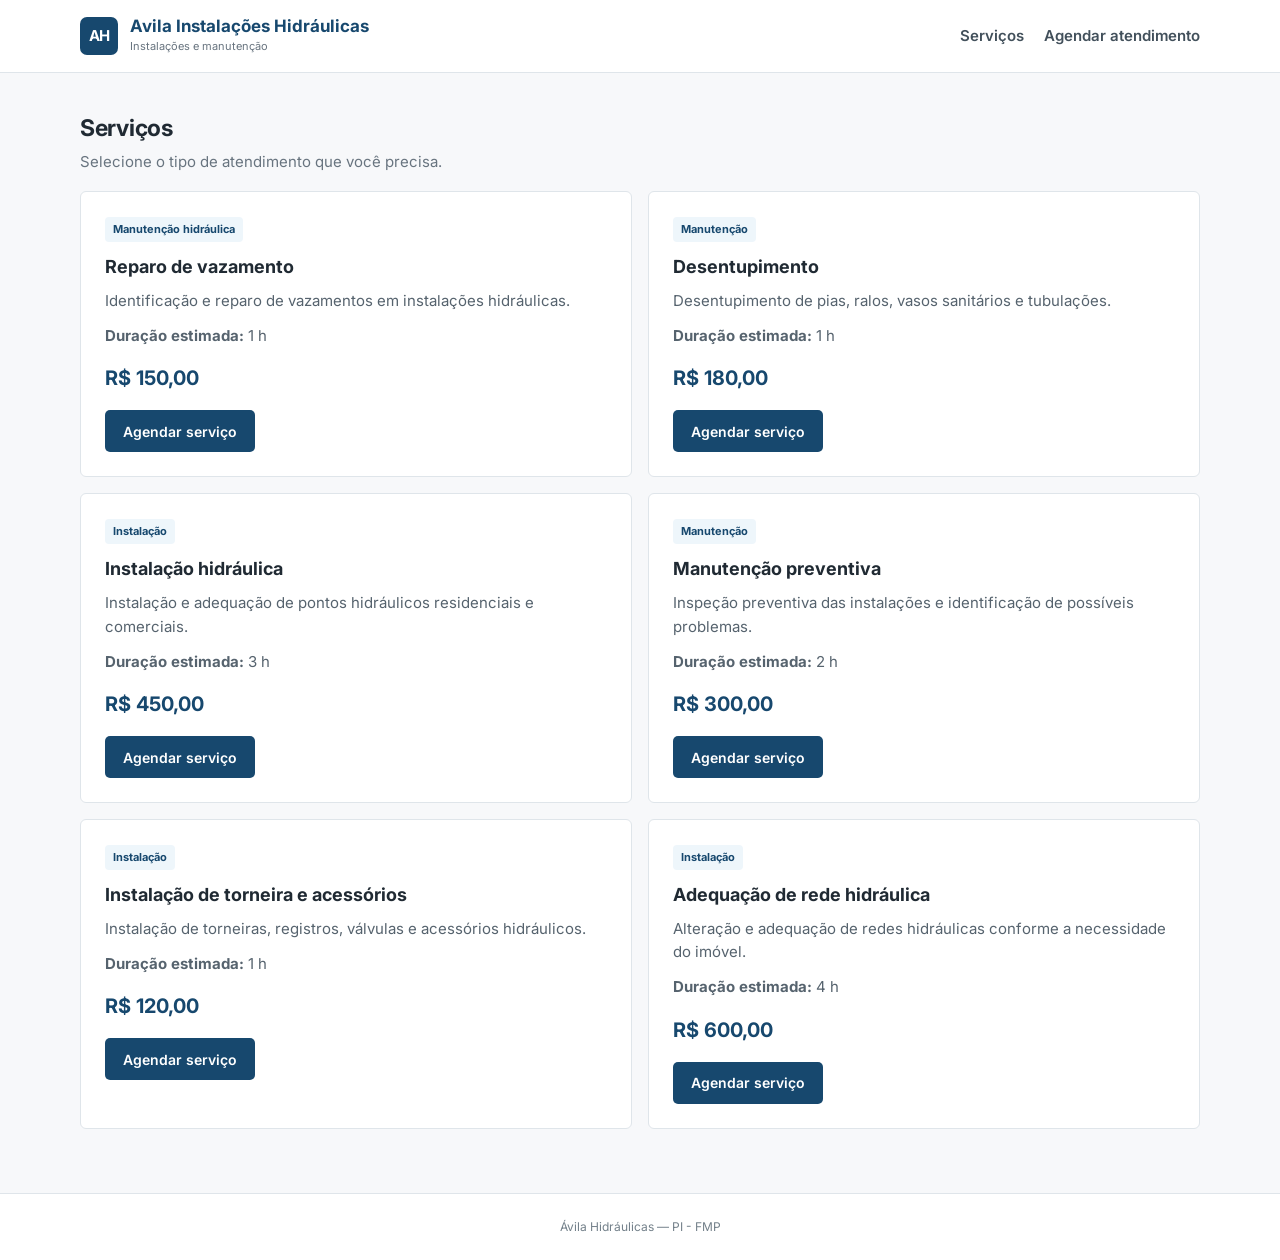
==== index.html @ dbc7eae5 "Add files via upload" ====
<!doctype html>
<html lang="pt-BR">
<head>
  <meta charset="UTF-8"><meta name="viewport" content="width=device-width,initial-scale=1">
  <title>Ávila Instalações Hidráulicas | Agendamento</title><link rel="stylesheet" href="style.css">
</head>
<body>
<header><div class="container header-content">
  <a class="brand" href="index.html"><span class="brand-mark">AH</span><span class="brand-copy"><strong>Avila Instalações Hidráulicas</strong><span>Instalações e manutenção</span></span></a>
  <nav class="nav"><a href="index.html">Serviços</a><a href="agendamento.html">Agendar atendimento</a></nav>
</div></header>
<main class="container">
  <section class="section-head"><div><h2>Serviços</h2><p>Selecione o tipo de atendimento que você precisa.</p></div></section>
  <section id="lista-servicos" class="grid"></section>
</main>
<footer>Ávila Hidráulicas — PI - FMP</footer>
<script src="app.js"></script>
</body></html>
---- style.css ----
@import url('https://fonts.googleapis.com/css2?family=Inter:wght@400;500;600;700&display=swap');

:root{
  --navy:#17486e;
  --navy-dark:#103652;
  --blue:#2877b8;
  --light-blue:#eef6fb;
  --bg:#f7f8fa;
  --surface:#ffffff;
  --text:#202a33;
  --muted:#68747f;
  --border:#dfe5ea;
  --success:#2f7d50;
  --danger:#a94442;
}

*{box-sizing:border-box}
html{scroll-behavior:smooth}
body{
  margin:0;
  font-family:'Inter',Arial,sans-serif;
  background:var(--bg);
  color:var(--text);
  font-size:15px;
  line-height:1.55;
}

a{color:inherit}
.container{width:min(1120px,92%);margin:0 auto}

header{
  background:var(--surface);
  border-bottom:1px solid var(--border);
}
.header-content{
  min-height:72px;
  display:flex;
  align-items:center;
  justify-content:space-between;
  gap:24px;
}
.brand{
  display:flex;
  align-items:center;
  gap:12px;
  text-decoration:none;
}
.brand-mark{
  width:38px;
  height:38px;
  border-radius:7px;
  display:grid;
  place-items:center;
  background:var(--navy);
  color:#fff;
  font-weight:700;
  letter-spacing:-.5px;
}
.brand-copy strong{display:block;font-size:17px;line-height:1.1;color:var(--navy)}
.brand-copy span{display:block;font-size:11px;color:var(--muted);margin-top:3px}
.nav{display:flex;align-items:center;gap:20px}
.nav a{text-decoration:none;font-weight:600;color:#42505b}
.nav a:hover{color:var(--navy)}

main{padding:38px 0 64px}
.hero{
  background:var(--navy);
  color:#fff;
  padding:42px 46px;
  border-radius:6px;
  margin-bottom:34px;
}
.hero-grid{display:grid;grid-template-columns:1.35fr .65fr;gap:40px;align-items:center}
.eyebrow{
  display:inline-block;
  font-size:12px;
  font-weight:700;
  letter-spacing:.08em;
  text-transform:uppercase;
  color:#cfe3f3;
  margin-bottom:10px;
}
.hero h2{font-size:34px;line-height:1.15;margin:0 0 14px;letter-spacing:-.7px}
.hero p{margin:0;max-width:650px;color:#e3edf5}
.hero-side{padding-left:28px;border-left:1px solid rgba(255,255,255,.2)}
.hero-side strong{display:block;font-size:18px;margin-bottom:7px}
.hero-side p{font-size:13px}

.section-head{display:flex;justify-content:space-between;align-items:end;gap:20px;margin-bottom:18px}
.section-head h2{margin:0;font-size:23px;letter-spacing:-.3px}
.section-head p{margin:3px 0 0;color:var(--muted)}

.grid{display:grid;grid-template-columns:repeat(2,minmax(0,1fr));gap:16px}
.card{
  background:var(--surface);
  border:1px solid var(--border);
  border-radius:6px;
  padding:24px;
}
.card:hover{border-color:#c8d5df}
.card h3{margin:11px 0 8px;font-size:18px}
.card p{margin:0 0 12px;color:#56636e}
.meta{display:flex;gap:16px;flex-wrap:wrap;color:var(--muted);font-size:13px}
.meta span strong{color:#3c4a55}
.price{margin:16px 0;font-size:20px;font-weight:700;color:var(--navy)}
.badge{
  display:inline-block;
  background:var(--light-blue);
  color:var(--navy);
  padding:4px 8px;
  border-radius:4px;
  font-size:11px;
  font-weight:700;
}

.btn{
  display:inline-flex;
  align-items:center;
  justify-content:center;
  min-height:42px;
  border:1px solid transparent;
  background:var(--navy);
  color:#fff;
  padding:10px 17px;
  border-radius:5px;
  cursor:pointer;
  text-decoration:none;
  font:600 14px 'Inter',Arial,sans-serif;
}
.btn:hover{background:var(--navy-dark)}
.btn.secondary{background:#fff;border-color:#cbd6df;color:var(--navy)}
.btn.secondary:hover{background:#f3f6f8}
.btn.success{background:var(--success)}
.actions{display:flex;gap:10px;flex-wrap:wrap;margin-top:20px}

.steps{
  display:flex;
  gap:0;
  margin:0 0 28px;
  border-bottom:1px solid var(--border);
  overflow:auto;
}
.step{
  padding:12px 16px;
  color:#7a858e;
  white-space:nowrap;
  border-bottom:2px solid transparent;
  font-size:13px;
  font-weight:600;
}
.step.active{color:var(--navy);border-bottom-color:var(--navy)}

.form-layout{display:grid;grid-template-columns:1.35fr .65fr;gap:24px;align-items:start}
form{background:var(--surface);border:1px solid var(--border);border-radius:6px;padding:26px}
label{display:block;margin:0 0 7px;font-size:13px;font-weight:600;color:#384650}
.field{margin-bottom:17px}
input,select,textarea{
  width:100%;
  padding:11px 12px;
  border:1px solid #ccd6de;
  border-radius:4px;
  background:#fff;
  font:400 14px 'Inter',Arial,sans-serif;
  color:var(--text);
}
input:focus,select:focus,textarea:focus{outline:none;border-color:var(--blue);box-shadow:0 0 0 2px rgba(40,119,184,.12)}
.row{display:grid;grid-template-columns:1fr 1fr;gap:16px}
.summary{background:var(--light-blue);border:1px solid #d6e7f3;border-radius:6px;padding:20px;position:sticky;top:20px}
.summary h3{margin:0 0 14px;font-size:16px}
.summary p{margin:8px 0;font-size:13px}
.summary .total{border-top:1px solid #cbdde9;margin-top:14px;padding-top:14px;font-size:18px;font-weight:700;color:var(--navy)}

.success-box{background:#edf7f0;border:1px solid #c8e0cf;color:#245b38;padding:22px;border-radius:6px}
.warning{background:#fff8e9;border:1px solid #ead8aa;padding:15px;border-radius:6px}
.detail-list{display:grid;grid-template-columns:1fr 1fr;gap:0 30px}
.detail-list > div{padding:12px 0;border-bottom:1px solid var(--border)}
.detail-list strong{display:block;font-size:12px;color:var(--muted);font-weight:600;margin-bottom:3px}
.detail-list span{font-weight:500}
.notification{margin-top:22px;padding:20px;background:#f6f8fa;border:1px solid var(--border);border-radius:6px}
.notification h3{margin:0 0 8px;font-size:15px}
.notification p{margin:4px 0;font-size:13px;color:#56636e}

footer{border-top:1px solid var(--border);background:#fff;color:#73808a;padding:24px 0;text-align:center;font-size:12px}

@media(max-width:760px){
  .header-content{min-height:64px}
  .nav a:not(:last-child){display:none}
  .hero{padding:30px 26px}
  .hero-grid,.form-layout{grid-template-columns:1fr}
  .hero-side{padding-left:0;padding-top:18px;border-left:0;border-top:1px solid rgba(255,255,255,.2)}
  .grid{grid-template-columns:1fr}
  .row,.detail-list{grid-template-columns:1fr}
  .section-head{align-items:start;flex-direction:column}
  .summary{position:static}
}
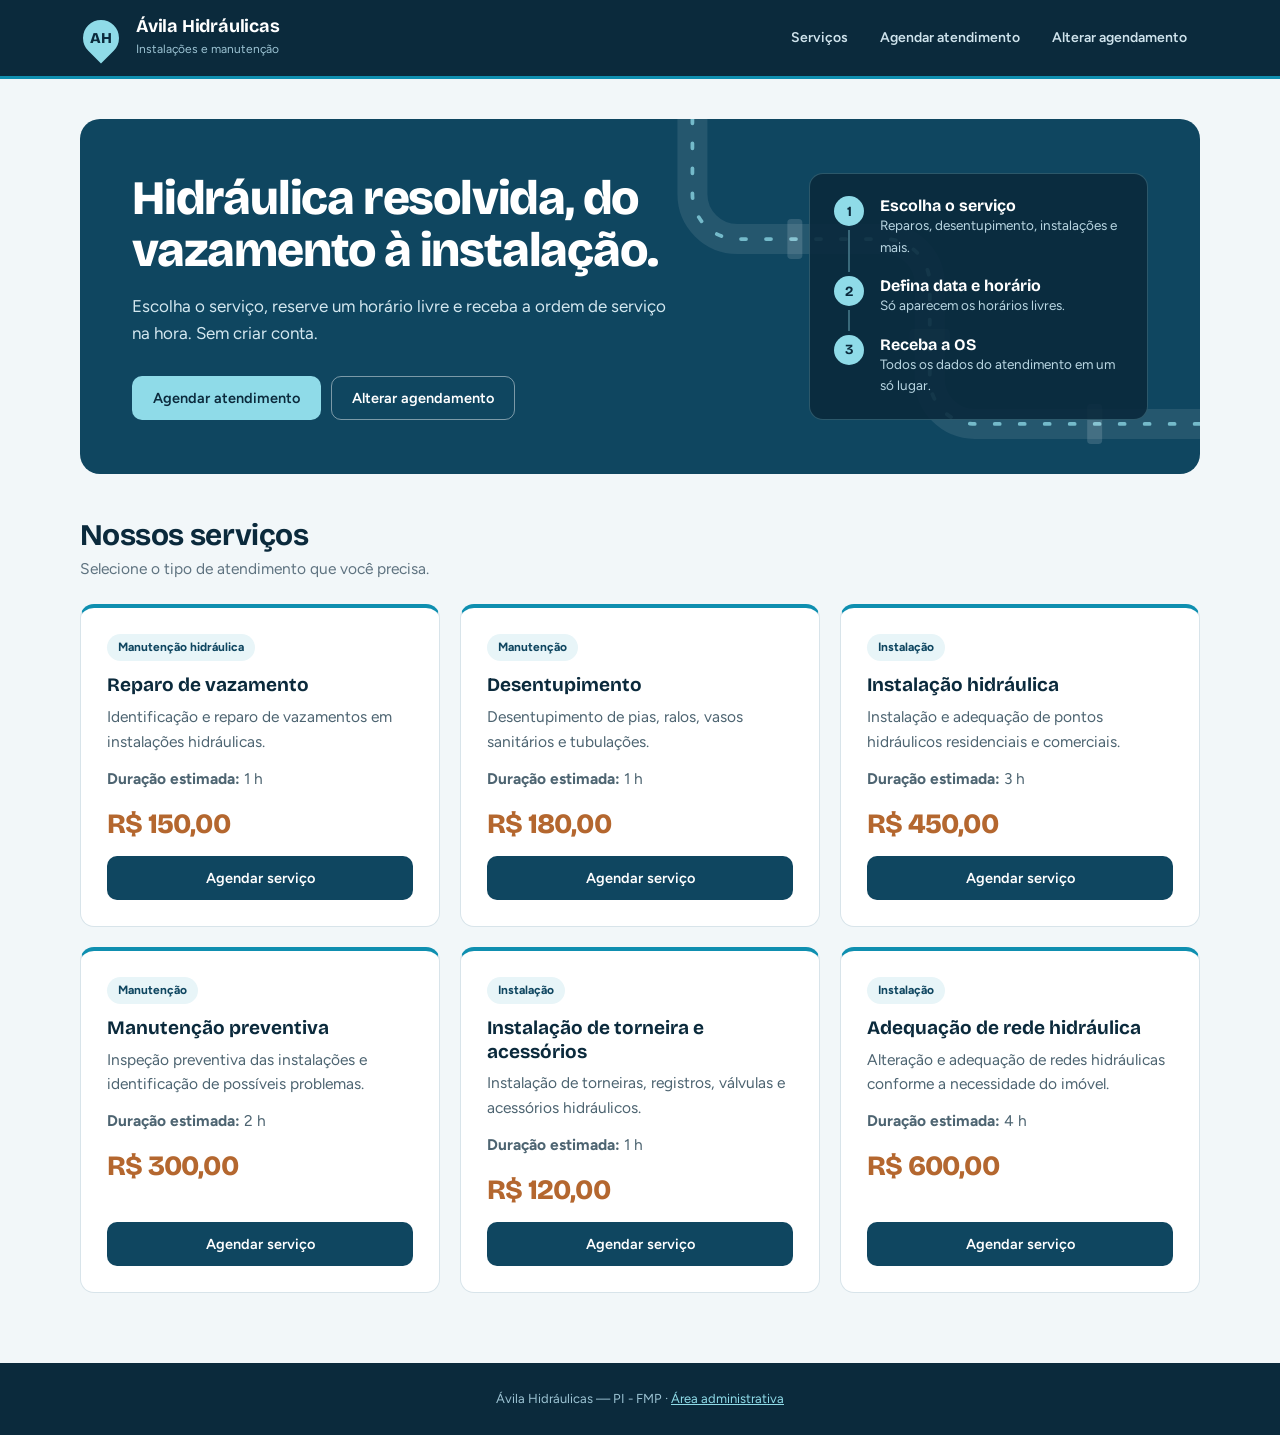
==== commit 1602b4a8: "Atualização index html sprint Sprint 3" ====
--- a/index.html
+++ b/index.html
@@ -1,4 +1,5 @@
-<!doctype html>
+<!-- Nicolas Brunes -->
+ <!doctype html>
 <html lang="pt-BR">
 <head>
   <meta charset="UTF-8"><meta name="viewport" content="width=device-width,initial-scale=1">
@@ -6,13 +7,40 @@
 </head>
 <body>
 <header><div class="container header-content">
-  <a class="brand" href="index.html"><span class="brand-mark">AH</span><span class="brand-copy"><strong>Avila Instalações Hidráulicas</strong><span>Instalações e manutenção</span></span></a>
-  <nav class="nav"><a href="index.html">Serviços</a><a href="agendamento.html">Agendar atendimento</a></nav>
+  <a class="brand" href="index.html"><span class="brand-mark">AH</span><span class="brand-copy"><strong>Ávila Hidráulicas</strong><span>Instalações e manutenção</span></span></a>
+  <nav class="nav"><a href="index.html">Serviços</a><a href="agendamento.html">Agendar atendimento</a><a href="alterar-agendamento.html">Alterar agendamento</a></nav>
 </div></header>
 <main class="container">
-  <section class="section-head"><div><h2>Serviços</h2><p>Selecione o tipo de atendimento que você precisa.</p></div></section>
+  <section class="hero">
+    <svg class="hero-pipes" viewBox="0 0 520 320" preserveAspectRatio="xMaxYMid slice" aria-hidden="true">
+      <g fill="none" stroke-linecap="round" stroke-linejoin="round">
+        <path class="tubo" stroke-width="24" d="M540 262 H340 a36 36 0 0 1 -36 -36 V150 a36 36 0 0 0 -36 -36 H150 a36 36 0 0 1 -36 -36 V-20"/>
+        <path class="fluxo" stroke-width="3" d="M540 262 H340 a36 36 0 0 1 -36 -36 V150 a36 36 0 0 0 -36 -36 H150 a36 36 0 0 1 -36 -36 V-20"/>
+      </g>
+      <rect class="flange" x="430" y="246" width="12" height="32" rx="3"/>
+      <rect class="flange" x="288" y="186" width="32" height="12" rx="3"/>
+      <rect class="flange" x="190" y="98" width="12" height="32" rx="3"/>
+    </svg>
+    <div class="hero-grid">
+      <div>
+        <h2>Hidráulica resolvida, do vazamento à instalação.</h2>
+        <p>Escolha o serviço, reserve um horário livre e receba a ordem de serviço na hora. Sem criar conta.</p>
+        <div class="actions">
+          <a class="btn accent" href="agendamento.html">Agendar atendimento</a>
+          <a class="btn ghost" href="alterar-agendamento.html">Alterar agendamento</a>
+        </div>
+      </div>
+      <ol class="hero-steps">
+        <li><strong>Escolha o serviço</strong><span>Reparos, desentupimento, instalações e mais.</span></li>
+        <li><strong>Defina data e horário</strong><span>Só aparecem os horários livres.</span></li>
+        <li><strong>Receba a OS</strong><span>Todos os dados do atendimento em um só lugar.</span></li>
+      </ol>
+    </div>
+  </section>
+  <section class="section-head"><div><h2>Nossos serviços</h2><p>Selecione o tipo de atendimento que você precisa.</p></div></section>
   <section id="lista-servicos" class="grid"></section>
 </main>
-<footer>Ávila Hidráulicas — PI - FMP</footer>
+<footer>Ávila Hidráulicas — PI - FMP · <a href="admin-clientes.html">Área administrativa</a></footer>
 <script src="app.js"></script>
-</body></html>+</body></html>
+<!-- Nicolas Brunes -->
--- a/style.css
+++ b/style.css
@@ -1,195 +1,445 @@
-@import url('https://fonts.googleapis.com/css2?family=Inter:wght@400;500;600;700&display=swap');
+@import url('https://fonts.googleapis.com/css2?family=Bricolage+Grotesque:opsz,wght@12..96,600;12..96,700;12..96,800&family=Figtree:wght@400;500;600;700&display=swap');
+  /* =Nicolas Brunes = */
+/* =========================================================
+   Ávila Hidráulicas — identidade visual
+   Água e metal: azul-petróleo profundo, azul água e
+   um toque de cobre (tubulação) nos valores.
+========================================================= */
 
 :root{
-  --navy:#17486e;
-  --navy-dark:#103652;
-  --blue:#2877b8;
-  --light-blue:#eef6fb;
-  --bg:#f7f8fa;
+  --ink:#0b2a3c;
+  --deep:#0f4660;
+  --deep-dark:#0a3348;
+  --water:#0f8fb0;
+  --aqua:#8fdbe8;
+  --foam:#e8f5f8;
+  --bg:#f2f7f9;
   --surface:#ffffff;
-  --text:#202a33;
-  --muted:#68747f;
-  --border:#dfe5ea;
-  --success:#2f7d50;
-  --danger:#a94442;
+  --text:#13252f;
+  --muted:#5f7380;
+  --border:#d8e4ea;
+  --copper:#b4672f;
+  --success:#1f7a4d;
+  --danger:#b3403c;
+  --radius:14px;
+  --radius-sm:10px;
+  --display:'Bricolage Grotesque','Figtree',Arial,sans-serif;
+  --body:'Figtree',Arial,sans-serif;
 }
 
 *{box-sizing:border-box}
 html{scroll-behavior:smooth}
+@media (prefers-reduced-motion:reduce){
+  html{scroll-behavior:auto}
+  *{animation:none !important;transition:none !important}
+}
 body{
   margin:0;
-  font-family:'Inter',Arial,sans-serif;
+  min-height:100vh;
+  display:flex;
+  flex-direction:column;
+  font-family:var(--body);
   background:var(--bg);
   color:var(--text);
-  font-size:15px;
-  line-height:1.55;
-}
-
-a{color:inherit}
+  font-size:15.5px;
+  line-height:1.6;
+}
+main{flex:1;width:100%}
+a{color:var(--deep)}
+:focus-visible{outline:3px solid rgba(15,143,176,.5);outline-offset:2px}
 .container{width:min(1120px,92%);margin:0 auto}
 
+/* ---------- Cabeçalho ---------- */
 header{
-  background:var(--surface);
-  border-bottom:1px solid var(--border);
+  background:var(--ink);
+  border-bottom:3px solid var(--water);
 }
 .header-content{
-  min-height:72px;
+  min-height:76px;
   display:flex;
   align-items:center;
   justify-content:space-between;
   gap:24px;
 }
-.brand{
-  display:flex;
-  align-items:center;
-  gap:12px;
-  text-decoration:none;
-}
+.brand{display:flex;align-items:center;gap:14px;text-decoration:none}
 .brand-mark{
-  width:38px;
-  height:38px;
-  border-radius:7px;
+  position:relative;
+  isolation:isolate;
+  width:42px;
+  height:42px;
   display:grid;
   place-items:center;
-  background:var(--navy);
+  color:var(--ink);
+  font:800 15px var(--display);
+  letter-spacing:-.3px;
+}
+/* a marca tem formato de gota */
+.brand-mark::before{
+  content:"";
+  position:absolute;
+  inset:3px;
+  z-index:-1;
+  background:var(--aqua);
+  border-radius:50% 50% 50% 0;
+  transform:rotate(-45deg);
+}
+.brand-copy strong{
+  display:block;
+  font:700 18px/1.1 var(--display);
   color:#fff;
-  font-weight:700;
-  letter-spacing:-.5px;
-}
-.brand-copy strong{display:block;font-size:17px;line-height:1.1;color:var(--navy)}
-.brand-copy span{display:block;font-size:11px;color:var(--muted);margin-top:3px}
-.nav{display:flex;align-items:center;gap:20px}
-.nav a{text-decoration:none;font-weight:600;color:#42505b}
-.nav a:hover{color:var(--navy)}
-
-main{padding:38px 0 64px}
+  letter-spacing:-.2px;
+}
+.brand-copy span{display:block;font-size:12px;color:#9cc3d3;margin-top:3px}
+.nav{display:flex;align-items:center;gap:6px}
+.nav a{
+  text-decoration:none;
+  font-weight:600;
+  font-size:14px;
+  color:#cfe3ec;
+  padding:8px 13px;
+  border-radius:999px;
+}
+.nav a:hover{background:rgba(255,255,255,.1);color:#fff}
+
+main.container{padding:40px 0 70px}
+
+/* ---------- Hero ---------- */
 .hero{
-  background:var(--navy);
+  position:relative;
+  overflow:hidden;
+  background:var(--deep);
   color:#fff;
-  padding:42px 46px;
-  border-radius:6px;
-  margin-bottom:34px;
-}
-.hero-grid{display:grid;grid-template-columns:1.35fr .65fr;gap:40px;align-items:center}
-.eyebrow{
-  display:inline-block;
-  font-size:12px;
-  font-weight:700;
-  letter-spacing:.08em;
-  text-transform:uppercase;
-  color:#cfe3f3;
-  margin-bottom:10px;
-}
-.hero h2{font-size:34px;line-height:1.15;margin:0 0 14px;letter-spacing:-.7px}
-.hero p{margin:0;max-width:650px;color:#e3edf5}
-.hero-side{padding-left:28px;border-left:1px solid rgba(255,255,255,.2)}
-.hero-side strong{display:block;font-size:18px;margin-bottom:7px}
-.hero-side p{font-size:13px}
-
-.section-head{display:flex;justify-content:space-between;align-items:end;gap:20px;margin-bottom:18px}
-.section-head h2{margin:0;font-size:23px;letter-spacing:-.3px}
-.section-head p{margin:3px 0 0;color:var(--muted)}
-
-.grid{display:grid;grid-template-columns:repeat(2,minmax(0,1fr));gap:16px}
+  padding:54px 52px;
+  border-radius:20px;
+  margin-bottom:44px;
+}
+.hero-pipes{
+  position:absolute;
+  right:0;
+  top:0;
+  width:58%;
+  height:100%;
+  color:#fff;
+  pointer-events:none;
+}
+.hero-pipes .tubo{stroke:currentColor;opacity:.09}
+.hero-pipes .flange{fill:currentColor;opacity:.14}
+.hero-pipes .fluxo{
+  stroke:var(--aqua);
+  opacity:.75;
+  stroke-dasharray:4 16;
+  animation:fluir 2.6s linear infinite;
+}
+@keyframes fluir{to{stroke-dashoffset:-20}}
+.hero-grid{
+  position:relative;
+  z-index:1;
+  display:grid;
+  grid-template-columns:1.3fr .7fr;
+  gap:48px;
+  align-items:center;
+}
+.hero h2{
+  font:800 clamp(32px,4.4vw,48px)/1.08 var(--display);
+  letter-spacing:-1.2px;
+  margin:0 0 16px;
+}
+.hero p{margin:0;max-width:540px;color:#d3e7ef;font-size:17px}
+.hero .actions{margin-top:28px}
+
+.hero-steps{
+  list-style:none;
+  margin:0;
+  padding:0;
+  counter-reset:passo;
+  background:rgba(11,42,60,.9);
+  border:1px solid rgba(143,219,232,.25);
+  border-radius:var(--radius);
+  padding:22px 24px;
+}
+.hero-steps li{
+  position:relative;
+  counter-increment:passo;
+  padding:0 0 18px 46px;
+}
+.hero-steps li:last-child{padding-bottom:0}
+.hero-steps li::before{
+  content:counter(passo);
+  position:absolute;
+  left:0;
+  top:0;
+  width:30px;
+  height:30px;
+  display:grid;
+  place-items:center;
+  background:var(--aqua);
+  color:var(--ink);
+  border-radius:50%;
+  font:700 14px var(--display);
+}
+.hero-steps li:not(:last-child)::after{
+  content:"";
+  position:absolute;
+  left:14px;
+  top:34px;
+  bottom:4px;
+  width:2px;
+  background:rgba(143,219,232,.35);
+}
+.hero-steps strong{display:block;font:700 16px var(--display)}
+.hero-steps span{display:block;font-size:13.5px;color:#b9d6e2}
+
+/* ---------- Títulos de seção ---------- */
+.section-head{display:flex;justify-content:space-between;align-items:end;gap:20px;margin-bottom:22px}
+.section-head h2{margin:0;font:700 30px/1.15 var(--display);letter-spacing:-.6px;color:var(--ink)}
+.section-head p{margin:5px 0 0;color:var(--muted)}
+
+/* ---------- Cartões e serviços ---------- */
+.grid{display:grid;grid-template-columns:repeat(3,minmax(0,1fr));gap:20px}
 .card{
   background:var(--surface);
   border:1px solid var(--border);
-  border-radius:6px;
-  padding:24px;
-}
-.card:hover{border-color:#c8d5df}
-.card h3{margin:11px 0 8px;font-size:18px}
-.card p{margin:0 0 12px;color:#56636e}
+  border-radius:var(--radius);
+  padding:26px;
+}
+.card h3{margin:12px 0 8px;font:700 19px/1.25 var(--display);color:var(--ink)}
+.card p{margin:0 0 12px;color:#4d6471}
+.grid > .card{
+  display:flex;
+  flex-direction:column;
+  border-top:4px solid var(--water);
+}
+.grid > .card:hover{border-color:#b9d3df;border-top-color:var(--water)}
+.grid > .card .btn{margin-top:auto;align-self:stretch}
 .meta{display:flex;gap:16px;flex-wrap:wrap;color:var(--muted);font-size:13px}
 .meta span strong{color:#3c4a55}
-.price{margin:16px 0;font-size:20px;font-weight:700;color:var(--navy)}
+.price{
+  margin:6px 0 18px;
+  font:800 28px/1 var(--display);
+  letter-spacing:-.8px;
+  color:var(--copper);
+}
 .badge{
   display:inline-block;
-  background:var(--light-blue);
-  color:var(--navy);
-  padding:4px 8px;
-  border-radius:4px;
-  font-size:11px;
+  align-self:flex-start;
+  background:var(--foam);
+  color:var(--deep);
+  padding:4px 11px;
+  border-radius:999px;
+  font-size:12px;
   font-weight:700;
 }
 
+/* ---------- Botões ---------- */
 .btn{
   display:inline-flex;
   align-items:center;
   justify-content:center;
-  min-height:42px;
+  min-height:44px;
   border:1px solid transparent;
-  background:var(--navy);
+  background:var(--deep);
   color:#fff;
-  padding:10px 17px;
-  border-radius:5px;
+  padding:10px 20px;
+  border-radius:var(--radius-sm);
   cursor:pointer;
   text-decoration:none;
-  font:600 14px 'Inter',Arial,sans-serif;
-}
-.btn:hover{background:var(--navy-dark)}
-.btn.secondary{background:#fff;border-color:#cbd6df;color:var(--navy)}
-.btn.secondary:hover{background:#f3f6f8}
+  font:600 14.5px var(--body);
+  transition:background .15s,border-color .15s,color .15s;
+}
+.btn:hover{background:var(--ink)}
+.btn.secondary{background:#fff;border-color:#bcd0da;color:var(--deep)}
+.btn.secondary:hover{background:var(--foam);border-color:var(--water)}
 .btn.success{background:var(--success)}
-.actions{display:flex;gap:10px;flex-wrap:wrap;margin-top:20px}
-
+.btn.success:hover{background:#17623d}
+.btn.danger{background:var(--danger)}
+.btn.danger:hover{background:#923330}
+.btn.accent{background:var(--aqua);color:var(--ink)}
+.btn.accent:hover{background:#fff}
+.btn.ghost{background:transparent;border-color:rgba(255,255,255,.45);color:#fff}
+.btn.ghost:hover{background:rgba(255,255,255,.12)}
+.btn.small{min-height:34px;padding:6px 13px;font-size:13px}
+.actions{display:flex;gap:10px;flex-wrap:wrap;margin-top:22px}
+
+/* ---------- Etapas do agendamento ---------- */
 .steps{
   display:flex;
-  gap:0;
-  margin:0 0 28px;
-  border-bottom:1px solid var(--border);
+  gap:10px;
+  margin:0 0 32px;
+  padding:2px 2px 6px;
   overflow:auto;
 }
 .step{
-  padding:12px 16px;
-  color:#7a858e;
+  position:relative;
+  padding:8px 16px;
   white-space:nowrap;
-  border-bottom:2px solid transparent;
+  border-radius:999px;
+  background:#e1ecf1;
+  color:#6b8190;
   font-size:13px;
   font-weight:600;
 }
-.step.active{color:var(--navy);border-bottom-color:var(--navy)}
-
+.step + .step::before{
+  content:"";
+  position:absolute;
+  left:-10px;
+  top:50%;
+  width:10px;
+  height:3px;
+  background:#c4d6df;
+  transform:translateY(-50%);
+}
+.step.active{background:var(--deep);color:#fff}
+
+/* ---------- Formulários ---------- */
 .form-layout{display:grid;grid-template-columns:1.35fr .65fr;gap:24px;align-items:start}
-form{background:var(--surface);border:1px solid var(--border);border-radius:6px;padding:26px}
-label{display:block;margin:0 0 7px;font-size:13px;font-weight:600;color:#384650}
-.field{margin-bottom:17px}
+form{
+  background:var(--surface);
+  border:1px solid var(--border);
+  border-radius:var(--radius);
+  padding:28px;
+}
+label{display:block;margin:0 0 7px;font-size:13.5px;font-weight:600;color:#2c4350}
+.field{margin-bottom:18px}
 input,select,textarea{
   width:100%;
-  padding:11px 12px;
-  border:1px solid #ccd6de;
-  border-radius:4px;
+  padding:11px 13px;
+  border:1.5px solid #c5d5de;
+  border-radius:var(--radius-sm);
   background:#fff;
-  font:400 14px 'Inter',Arial,sans-serif;
+  font:400 15px var(--body);
   color:var(--text);
 }
-input:focus,select:focus,textarea:focus{outline:none;border-color:var(--blue);box-shadow:0 0 0 2px rgba(40,119,184,.12)}
+input:focus,select:focus,textarea:focus{
+  outline:none;
+  border-color:var(--water);
+  box-shadow:0 0 0 3px rgba(15,143,176,.18);
+}
 .row{display:grid;grid-template-columns:1fr 1fr;gap:16px}
-.summary{background:var(--light-blue);border:1px solid #d6e7f3;border-radius:6px;padding:20px;position:sticky;top:20px}
-.summary h3{margin:0 0 14px;font-size:16px}
+.form-narrow{max-width:760px}
+.hint{margin:10px 0 0;font-size:13px;color:var(--muted)}
+
+.summary{
+  background:var(--foam);
+  border:1px solid #cfe5ec;
+  border-left:4px solid var(--water);
+  border-radius:var(--radius);
+  padding:22px;
+  position:sticky;
+  top:20px;
+  line-height:1.9;
+  font-size:14px;
+}
+.summary strong{font:700 17px var(--display);color:var(--ink)}
+.summary h3{margin:0 0 14px;font:700 16px var(--display)}
 .summary p{margin:8px 0;font-size:13px}
-.summary .total{border-top:1px solid #cbdde9;margin-top:14px;padding-top:14px;font-size:18px;font-weight:700;color:var(--navy)}
-
-.success-box{background:#edf7f0;border:1px solid #c8e0cf;color:#245b38;padding:22px;border-radius:6px}
-.warning{background:#fff8e9;border:1px solid #ead8aa;padding:15px;border-radius:6px}
-.detail-list{display:grid;grid-template-columns:1fr 1fr;gap:0 30px}
+
+/* ---------- Mensagens e detalhes ---------- */
+.success-box{
+  background:#e9f6ef;
+  border:1px solid #bfe0cd;
+  border-left:4px solid var(--success);
+  color:#1d5a3a;
+  padding:22px 24px;
+  border-radius:var(--radius);
+}
+.success-box h2{margin:0 0 6px;font:700 20px var(--display)}
+.warning{background:#fff7e6;border:1px solid #ecd9a6;padding:16px;border-radius:var(--radius-sm)}
+.detail-list{display:grid;grid-template-columns:1fr 1fr;gap:0 32px}
 .detail-list > div{padding:12px 0;border-bottom:1px solid var(--border)}
-.detail-list strong{display:block;font-size:12px;color:var(--muted);font-weight:600;margin-bottom:3px}
-.detail-list span{font-weight:500}
-.notification{margin-top:22px;padding:20px;background:#f6f8fa;border:1px solid var(--border);border-radius:6px}
-.notification h3{margin:0 0 8px;font-size:15px}
-.notification p{margin:4px 0;font-size:13px;color:#56636e}
-
-footer{border-top:1px solid var(--border);background:#fff;color:#73808a;padding:24px 0;text-align:center;font-size:12px}
-
+.detail-list strong{display:block;font-size:12.5px;color:var(--muted);font-weight:600;margin-bottom:3px}
+.detail-list span{font-weight:600;color:var(--ink)}
+.notification{margin-top:22px;padding:20px;background:var(--foam);border:1px solid #cfe5ec;border-radius:var(--radius-sm)}
+.notification h3{margin:0 0 8px;font:700 15px var(--display)}
+.notification p{margin:4px 0;font-size:13.5px;color:#4d6471}
+
+.msg{padding:14px 16px;border-radius:var(--radius-sm);margin-bottom:18px;font-size:14.5px}
+.msg ul{margin:6px 0 0;padding-left:20px}
+.msg.ok{background:#e9f6ef;border:1px solid #bfe0cd;color:#1d5a3a}
+.msg.erro{background:#fbeceb;border:1px solid #efc7c5;color:#8d2f2c}
+.msg.info{background:var(--foam);border:1px solid #cfe5ec;color:var(--deep)}
+
+.verificacao{
+  margin:0 0 18px;
+  padding:14px 18px;
+  border:1px dashed #9cc3d3;
+  border-radius:var(--radius-sm);
+  background:#fbfeff;
+  font-size:13.5px;
+}
+.verificacao ul{margin:8px 0 0;padding:0;list-style:none}
+.verificacao li{margin:4px 0}
+.verificacao li.ok{color:#1d5a3a}
+.verificacao li.falha{color:#8d2f2c;font-weight:700}
+
+/* ---------- Área administrativa ---------- */
+.admin-nav{
+  display:flex;
+  align-items:center;
+  flex-wrap:wrap;
+  gap:4px;
+  margin:0 0 26px;
+  padding:6px;
+  background:#fff;
+  border:1px solid var(--border);
+  border-radius:12px;
+}
+.admin-nav a{
+  padding:8px 15px;
+  font-size:13.5px;
+  font-weight:600;
+  color:#587080;
+  text-decoration:none;
+  border-radius:8px;
+}
+.admin-nav a:hover{background:var(--foam);color:var(--deep)}
+.admin-nav a.active{background:var(--deep);color:#fff}
+.admin-nav .spacer{flex:1}
+
+.toolbar{display:flex;gap:12px;align-items:center;justify-content:space-between;flex-wrap:wrap;margin-bottom:16px}
+.toolbar input{max-width:380px}
+
+.table-wrap{overflow-x:auto;background:var(--surface);border:1px solid var(--border);border-radius:var(--radius)}
+table.tabela{width:100%;border-collapse:collapse;font-size:14.5px}
+table.tabela th,table.tabela td{text-align:left;padding:13px 16px;border-bottom:1px solid var(--border);vertical-align:top}
+table.tabela th{font-size:12.5px;font-weight:700;color:var(--deep);background:var(--foam)}
+table.tabela tr:last-child td{border-bottom:0}
+.row-actions{display:flex;gap:8px;flex-wrap:wrap}
+
+.status{display:inline-block;padding:4px 10px;border-radius:999px;font-size:12px;font-weight:700}
+.status.agendado{background:#e1f0f6;color:var(--deep)}
+.status.concluido{background:#dff3e8;color:#1d5a3a}
+.status.cancelado{background:#f8e3e2;color:#8d2f2c}
+.status.gerente{background:#f8e9dc;color:#8a4a1f}
+
+.previa-servico{border-top:4px solid var(--water)}
+
+/* ---------- Rodapé ---------- */
+footer{
+  background:var(--ink);
+  color:#9cc3d3;
+  padding:26px 0;
+  text-align:center;
+  font-size:13px;
+}
+footer a{color:var(--aqua)}
+
+/* ---------- Responsivo ---------- */
+@media(max-width:900px){
+  .grid{grid-template-columns:repeat(2,minmax(0,1fr))}
+}
 @media(max-width:760px){
-  .header-content{min-height:64px}
-  .nav a:not(:last-child){display:none}
-  .hero{padding:30px 26px}
-  .hero-grid,.form-layout{grid-template-columns:1fr}
-  .hero-side{padding-left:0;padding-top:18px;border-left:0;border-top:1px solid rgba(255,255,255,.2)}
+  .header-content{flex-wrap:wrap;gap:6px 16px;padding:10px 0}
+  .brand-copy span{display:none}
+  .nav{width:100%;gap:4px;overflow-x:auto;padding-bottom:2px}
+  .nav a{white-space:nowrap;padding:6px 11px;font-size:13px}
+  .hero{padding:34px 24px}
+  .hero-pipes{display:none}
+  .hero-grid,.form-layout{grid-template-columns:1fr;gap:28px}
   .grid{grid-template-columns:1fr}
   .row,.detail-list{grid-template-columns:1fr}
   .section-head{align-items:start;flex-direction:column}
   .summary{position:static}
-}+  form{padding:22px}
+}
+
+   /* =Nicolas Brunes = */
